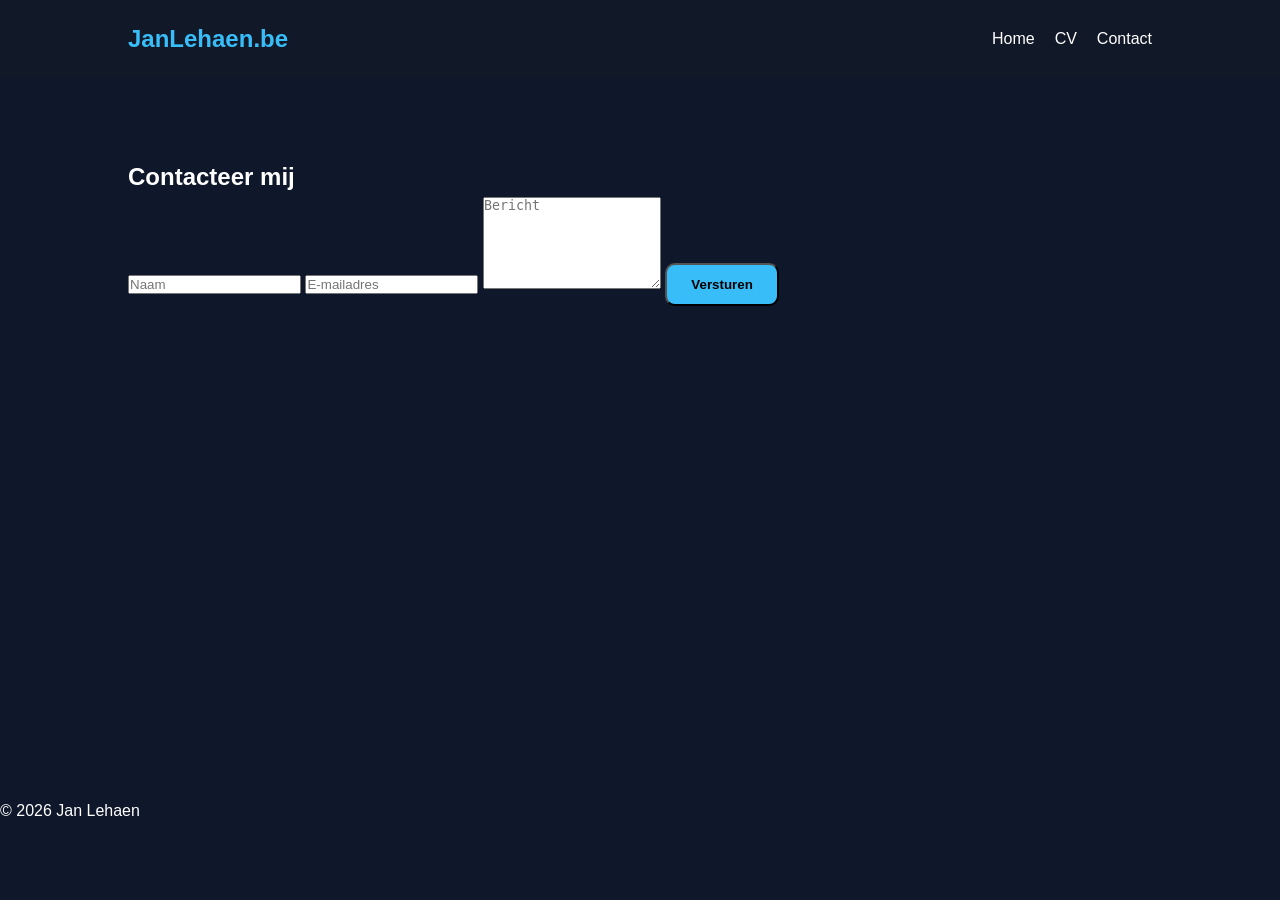
==== contact.html @ 5459567c "basis gelegd" ====
<!DOCTYPE html>
<html lang="nl">
<head>
    <meta charset="UTF-8">
    <meta name="viewport" content="width=device-width, initial-scale=1.0">
    <title>Contact | Jan Lehaen</title>
    <link rel="stylesheet" href="style.css">
</head>
<body>

    <header>
        <nav>
            <h1 class="logo">JanLehaen.be</h1>

            <ul class="nav-links">
                <li><a href="index.html">Home</a></li>
                <li><a href="cv.html">CV</a></li>
                <li><a href="contact.html">Contact</a></li>
            </ul>
        </nav>
    </header>

    <main class="page-container">
        <h2>Contacteer mij</h2>

        <form id="contactForm">
            <input type="text" placeholder="Naam" required>

            <input type="email" placeholder="E-mailadres" required>

            <textarea placeholder="Bericht" rows="6" required></textarea>

            <button type="submit" class="btn">Versturen</button>
        </form>

        <p id="successMessage"></p>
    </main>

    <footer>
        <p>© 2026 Jan Lehaen</p>
    </footer>

    <script src="script.js"></script>
</body>
</html>
---- style.css ----
* {
    margin: 0;
    padding: 0;
    box-sizing: border-box;
}

body {
    font-family: Arial, sans-serif;
    background: #0f172a;
    color: white;
    line-height: 1.6;
}

header {
    background: #111827;
    padding: 20px 10%;
    position: sticky;
    top: 0;
}

nav {
    display: flex;
    justify-content: space-between;
    align-items: center;
}

.logo {
    color: #38bdf8;
}

.nav-links {
    display: flex;
    gap: 20px;
    list-style: none;
}

.nav-links a {
    color: white;
    text-decoration: none;
    transition: 0.3s;
}

.nav-links a:hover {
    color: #38bdf8;
}

.hero {
    display: flex;
    align-items: center;
    justify-content: center;
    gap: 50px;
    min-height: 80vh;
    padding: 50px 10%;
}

.profile-img {
    width: 250px;
    border-radius: 50%;
    border: 5px solid #38bdf8;
}

.hero-text {
    max-width: 500px;
}

.hero-text h2 {
    font-size: 3rem;
    margin-bottom: 20px;
}

.btn {
    display: inline-block;
    margin-top: 20px;
    background: #38bdf8;
    color: black;
    padding: 12px 24px;
    border-radius: 10px;
    text-decoration: none;
    font-weight: bold;
    transition: 0.3s;
}

.btn:hover {
    transform: translateY(-3px);
}

.skills {
    padding: 80px 10%;
}

.skills h2 {
    margin-bottom: 40px;
    text-align: center;
}

.skill-cards {
    display: grid;
    grid-template-columns: repeat(auto-fit, minmax(250px, 1fr));
    gap: 20px;
}

.card {
    background: #1e293b;
    padding: 30px;
    border-radius: 15px;
    transition: 0.3s;
}

.card:hover {
    transform: translateY(-5px);
}

.page-container {
    padding: 80px 10%;
    min-height: 80vh;
}
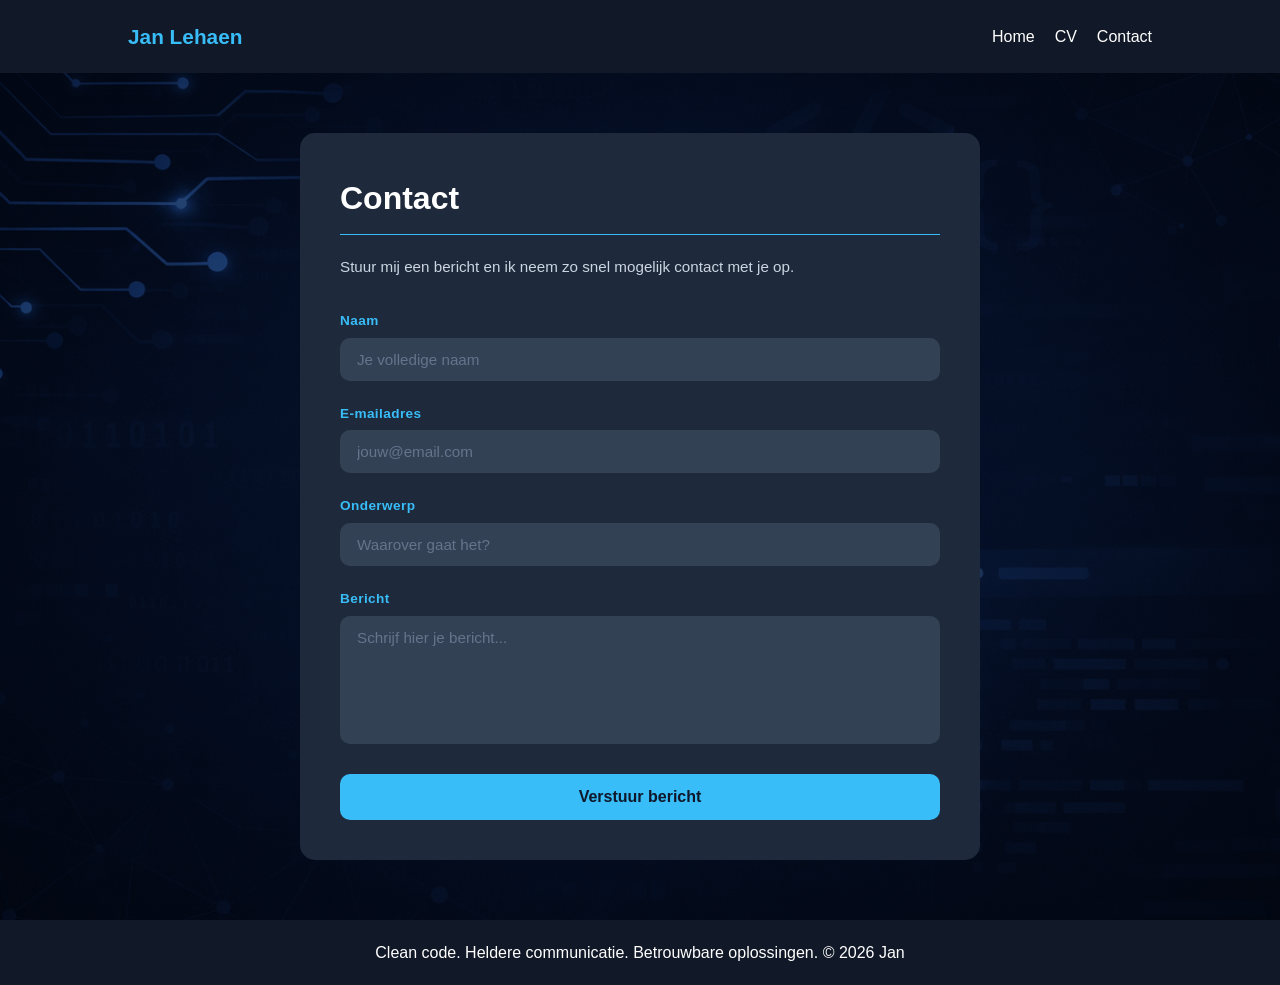
==== commit f5d48bb8: "Bijna klaar enkel nog resposive op telefoon" ====
--- a/contact.html
+++ b/contact.html
@@ -3,15 +3,15 @@
 <head>
     <meta charset="UTF-8">
     <meta name="viewport" content="width=device-width, initial-scale=1.0">
-    <title>Contact | Jan Lehaen</title>
+    <title>Contact</title>
     <link rel="stylesheet" href="style.css">
+    <script src="script.js" defer></script>
 </head>
 <body>
 
     <header>
         <nav>
-            <h1 class="logo">JanLehaen.be</h1>
-
+            <span class="logo">Jan Lehaen</span>
             <ul class="nav-links">
                 <li><a href="index.html">Home</a></li>
                 <li><a href="cv.html">CV</a></li>
@@ -20,26 +20,60 @@
         </nav>
     </header>
 
-    <main class="page-container">
-        <h2>Contacteer mij</h2>
+    <main>
+        <section class="contact-section">
 
-        <form id="contactForm">
-            <input type="text" placeholder="Naam" required>
+            <div class="contact-card">
+                <h1>Contact</h1>
+                <hr>
+                <p class="contact-intro">Stuur mij een bericht en ik neem zo snel mogelijk contact met je op.</p>
 
-            <input type="email" placeholder="E-mailadres" required>
+                <form id="contactForm" action="https://formspree.io/f/xojbjowp" method="POST" novalidate>
 
-            <textarea placeholder="Bericht" rows="6" required></textarea>
+                    <div class="form-group">
+                        <label for="name">Naam</label>
+                        <input type="text" id="name" name="name" placeholder="Je volledige naam" required>
+                        <span class="error-msg" id="nameError">Vul je naam in.</span>
+                    </div>
 
-            <button type="submit" class="btn">Versturen</button>
-        </form>
+                    <div class="form-group">
+                        <label for="email">E-mailadres</label>
+                        <input type="email" id="email" name="email" placeholder="jouw@email.com" required>
+                        <span class="error-msg" id="emailError">Vul een geldig e-mailadres in.</span>
+                    </div>
 
-        <p id="successMessage"></p>
+                    <div class="form-group">
+                        <label for="subject">Onderwerp</label>
+                        <input type="text" id="subject" name="subject" placeholder="Waarover gaat het?" required>
+                        <span class="error-msg" id="subjectError">Vul een onderwerp in.</span>
+                    </div>
+
+                    <div class="form-group">
+                        <label for="message">Bericht</label>
+                        <textarea id="message" name="message" rows="6" placeholder="Schrijf hier je bericht..." required></textarea>
+                        <span class="error-msg" id="messageError">Vul een bericht in.</span>
+                    </div>
+
+                    <button type="submit" class="btn-submit">Verstuur bericht</button>
+
+                </form>
+
+                <div id="successMessage" class="success-msg hidden">
+                    ✓ Je bericht is verstuurd! Ik neem zo snel mogelijk contact op.
+                </div>
+
+            </div>
+
+        </section>
     </main>
 
     <footer>
-        <p>© 2026 Jan Lehaen</p>
+        <p>Clean code. Heldere communicatie. Betrouwbare oplossingen. © <span id="year"></span> Jan</p>
+
     </footer>
 
-    <script src="script.js"></script>
+    
+
 </body>
-</html>+</html>
+ 
--- a/style.css
+++ b/style.css
@@ -1,21 +1,79 @@
+/* -------------------- RESET -------------------- */
+
 * {
     margin: 0;
     padding: 0;
     box-sizing: border-box;
 }
 
+/* -------------------- ROOT VARIABLES -------------------- */
+
+:root {
+    --bg-dark: #0f172a;
+    --bg-darker: #111827;
+    --bg-card: #1e293b;
+
+    --accent: #38bdf8;
+    --text-light: #ffffff;
+
+    --skill-bg: #334155;
+}
+
+/* -------------------- GLOBAL -------------------- */
+.no-scroll {
+    overflow: hidden;
+    height: 100vh;
+}
+*{
+    list-style: none;
+}
+
 body {
+    
+    background-image: url("assets/BG1e293b.png");
+    background-position: center;
+    background-repeat: no-repeat;
+    background-size: cover;
+
+    background-color: var(--bg-card);
+    background-blend-mode: overlay;
+
+    border-radius: 25px;
+    
     font-family: Arial, sans-serif;
-    background: #0f172a;
-    color: white;
+    color: var(--text-light);
     line-height: 1.6;
-}
+    display: flex;
+    flex-direction: column;
+    min-height: 100vh;
+}
+main {
+    flex: 1;
+    
+}
+
+/* Universele section spacing (minder ruimte) */
+section {
+    padding: 40px 10%;
+}
+
+footer {
+    background: var(--bg-darker);
+    color: var(--text-light);
+    text-align: center;
+    padding: 20px 0;
+    margin-top: auto;
+}
+
+
+/* -------------------- HEADER -------------------- */
 
 header {
-    background: #111827;
+    background: var(--bg-darker);
     padding: 20px 10%;
     position: sticky;
     top: 0;
+    z-index: 100;
 }
 
 nav {
@@ -25,7 +83,9 @@
 }
 
 .logo {
-    color: #38bdf8;
+    color: var(--accent);
+    font-weight: bold;
+    font-size: 1.3rem;
 }
 
 .nav-links {
@@ -35,28 +95,29 @@
 }
 
 .nav-links a {
-    color: white;
+    color: var(--text-light);
     text-decoration: none;
-    transition: 0.3s;
+    transition: color 0.3s;
 }
 
 .nav-links a:hover {
-    color: #38bdf8;
-}
+    color: var(--accent);
+}
+
+/* -------------------- HERO SECTION -------------------- */
 
 .hero {
     display: flex;
     align-items: center;
     justify-content: center;
     gap: 50px;
-    min-height: 80vh;
-    padding: 50px 10%;
+    min-height: 50vh; 
 }
 
 .profile-img {
-    width: 250px;
+    width: 350px;
     border-radius: 50%;
-    border: 5px solid #38bdf8;
+    border: 5px solid var(--accent);
 }
 
 .hero-text {
@@ -71,46 +132,619 @@
 .btn {
     display: inline-block;
     margin-top: 20px;
-    background: #38bdf8;
+    margin-right: 20px;
+    background: var(--accent);
     color: black;
     padding: 12px 24px;
     border-radius: 10px;
     text-decoration: none;
     font-weight: bold;
-    transition: 0.3s;
-}
-
+    transition: transform 0.3s;
+}
+
+.btnLogo {
+    display: inline-block;
+    margin-top: 20px;
+    margin-right: 20px;
+    background: var(--accent);
+    color: black;
+    padding: 5px 5px; 
+    border-radius: 10px;
+    text-decoration: none;
+    font-weight: bold;
+    transition: transform 0.3s;
+    
+    line-height: 0; /* voorkomt extra ruimte rond het logo */
+}
+
+.btnLogo:hover {
+    transform: translateY(-3px);
+}
+
+.btnLogo img,
+.btnLogo svg {
+    height: 40px; /* zelfde visuele hoogte als de tekst in .btn */
+    width: auto;
+}
+
+.btn, .btnLogo {
+    vertical-align: middle;
+}
+s
 .btn:hover {
     transform: translateY(-3px);
 }
 
-.skills {
-    padding: 80px 10%;
-}
+/* -------------------- SKILLS SECTION -------------------- */
 
 .skills h2 {
     margin-bottom: 40px;
     text-align: center;
 }
 
+.skill-level {
+    width: 100%;
+    height: 10px;
+    background: var(--skill-bg);
+    border-radius: 20px;
+    margin-top: 15px;
+    overflow: hidden;
+}
+
+.skill-fill {
+    height: 100%;
+    background: var(--accent);
+    animation: loadSkill 2s ease;
+}
+
+/* Skill percentages */
+.html { width: 90%; }
+.css { width: 85%; }
+.js { width: 80%; }
+.csharp { width: 75%; }
+.sql { width: 70%; }
+.vue { width: 65%; }
+
+@keyframes loadSkill {
+    from { width: 0; }
+}
+
+/* -------------------- SKILL CARDS -------------------- */
+
 .skill-cards {
-    display: grid;
-    grid-template-columns: repeat(auto-fit, minmax(250px, 1fr));
+    display: flex;
+    flex-wrap: wrap;
     gap: 20px;
 }
 
+.skill-cards > * {
+    flex: 1 1 250px;
+}
+
 .card {
-    background: #1e293b;
+    background: var(--bg-card);
     padding: 30px;
     border-radius: 15px;
-    transition: 0.3s;
+    transition: transform 0.3s;
 }
 
 .card:hover {
     transform: translateY(-5px);
 }
 
-.page-container {
-    padding: 80px 10%;
+
+
+
+/* -------------------- CV.HTML -------------------- */
+#intro {
+    display: flex;
+    align-items: center;
+    justify-content: center;
+    gap: 40px;
+    min-height: 25vh;
+}
+
+#introtextbig {
+    max-width: 600px;
+}
+
+#introtextbig h1,
+#introtextsmall h1 {
+    font-size: 2.5rem;
+    margin-bottom: 15px;
+}
+
+#introtextbig p,
+#introtextsmall p {
+    margin-bottom: 10px;
+    color: #cbd5e1;
+}
+/* -------------------- LANGUAGE LIST -------------------- */
+
+#languagelist {
+    background: var(--bg-card);
+    border-radius: 15px;
+    padding: 25px;
+}
+
+#languagelist h2 {
+    margin-bottom: 10px;
+}
+
+#languagelist hr {
+    border: none;
+    border-top: 1px solid var(--accent);
+    margin-bottom: 15px;
+}
+
+#languagelist .language-table {
+    display: flex;
+    gap: 0;
+    border: 1px solid var(--skill-bg);
+    border-radius: 10px;
+    overflow: hidden;
+    width: 100%;
+}
+
+#languagelist .language {
+    flex: 1;
+    list-style: none;
+    margin: 0;
+    padding: 0;
+    border-right: 1px solid var(--skill-bg);
+}
+
+#languagelist .language:last-child {
+    border-right: none;
+}
+
+#languagelist .languagelistIndex {
+    background: var(--skill-bg);
+    color: var(--accent);
+    font-size: 0.8rem;
+    font-weight: bold;
+    padding: 8px 12px;
+    border-bottom: 1px solid var(--skill-bg);
+    white-space: nowrap;
+}
+
+#languagelist .languagelist-item {
+    padding: 7px 12px;
+    color: #cbd5e1;
+    font-size: 0.9rem;
+    border-bottom: 1px solid var(--skill-bg);
+}
+
+#languagelist .languagelist-item:last-child {
+    border-bottom: none;
+}
+
+#languagelist .languagelist-item.is-language {
+    font-weight: bold;
+    color: var(--text-light);
+}
+
+/* -------------------- MIDDLE CONTAINER -------------------- */
+
+#middleContainer {
+    display: flex;
+    gap: 40px;
+    padding: 40px 10%;
+    align-items: flex-start;
+}
+
+.aboutMeBox {
+    flex: 1 1 300px;
+    display: flex;
+    flex-direction: column;
+    gap: 30px;
+    padding: 0;
+}
+
+.experiencesBox {
+    flex: 2 1 400px;
+    display: flex;
+    flex-direction: column;
+    gap: 30px;
+    padding: 0;
+}
+
+/* -------------------- ABOUT ME -------------------- */
+
+#about-me,
+#soft-skills,
+#hobbys,
+#interests {
+    background: var(--bg-card);
+    border-radius: 15px;
+    padding: 25px;
+}
+
+#about-me h2,
+#soft-skills h2,
+#hobbys h2,
+#interests h2 {
+    margin-bottom: 10px;
+}
+
+#about-me hr,
+#soft-skills hr,
+#hobbys hr,
+#interests hr {
+    border: none;
+    border-top: 1px solid var(--accent);
+    margin-bottom: 15px;
+}
+
+#about-me ul {
+    padding-left: 5px;
+}
+
+#about-me h4 {
+    color: var(--accent);
+    margin-top: 5px;
+}
+
+/* -------------------- LANGUAGE LIST -------------------- */
+
+#languagelist {
+    background: var(--bg-card);
+    border-radius: 15px;
+    padding: 25px;
+}
+
+.language {
+    flex: 1;
+}
+
+.languagelist-item {
+    color: #cbd5e1;
+}
+
+.is-language {
+    font-weight: bold;
+    color: var(--text-light) !important; /*Forceert de kleur!*/
+}
+
+/* -------------------- PROGRESS BARS -------------------- */
+
+#soft-skills ul {
+    padding-left: 5px;
+}
+
+#soft-skills li {
+    margin-top: 12px;
+    color: #cbd5e1;
+}
+
+.progress-bar {
+    width: 100%;
+    height: 8px;
+    background: var(--skill-bg);
+    border-radius: 20px;
+    margin-top: 5px;
+    overflow: hidden;
+}
+
+.progress-indicator {
+    height: 100%;
+    background: var(--accent);
+    border-radius: 20px;
+    animation: loadSkill 2s ease;
+}
+
+.is-90 { width: 90%; }
+.is-75 { width: 75%; }
+.is-60 { width: 60%; }
+
+/* -------------------- HOBBIES -------------------- */
+
+#hobbys ul {
+    padding-left: 5px;
+    display: flex;
+    flex-direction: column;
+    list-style: none;
+    gap: 8px;
+}
+
+#hobbys li {
+    color: #cbd5e1;
+    padding: 6px 10px;
+    background: var(--skill-bg);
+    border-radius: 8px;
+}
+
+/* -------------------- TIMELINE -------------------- */
+
+.experiencesBox h2 {
+    margin-bottom: 10px;
+}
+
+.experiencesBox hr {
+    border: none;
+    border-top: 1px solid var(--accent);
+    margin-bottom: 20px;
+}
+
+.timeline {
+    display: flex;
+    flex-direction: column;
+    gap: 16px;
+    margin-bottom: 30px;
+}
+
+.timeline .item {
+    display: flex;
+    gap: 20px;
+    align-items: flex-start;
+    background: var(--bg-card);
+    border-radius: 12px;
+    padding: 16px 20px;
+    border-left: 3px solid var(--accent);
+}
+
+.timeline .year {
+    color: var(--accent);
+    font-weight: bold;
+    min-width: 90px;
+    font-size: 0.9rem;
+    padding-top: 3px;
+}
+
+.timeline .content h3 {
+    margin-bottom: 4px;
+}
+
+.timeline .content p {
+    color: #cbd5e1;
+    font-size: 0.9rem;
+}
+
+/* -------------------- WORK EXPERIENCE -------------------- */
+
+#workskills {
+    display: flex;
+    flex-direction: column;
+    gap: 4px;
+    padding-left: 5px;
+}
+
+.employer {
+    color: var(--accent);
+    text-decoration: none;
+    font-weight: bold;
+    font-size: 1rem;
+    display: inline-flex;
+    align-items: center;
+    gap: 6px;
+    margin-top: 10px;
+    transition: color 0.3s;
+}
+
+.employer:hover {
+    color: var(--text-light);
+}
+
+.arrow {
+    width: 16px;
+    height: 16px;
+}
+
+.function {
+    color: var(--text-light);
+    font-style: italic;
+    font-size: 0.9rem;
+}
+
+.tasks {
+    color: #cbd5e1;
+    font-size: 0.875rem;
+    margin-bottom: 4px;
+}
+
+.workListLine {
+    border: none;
+    border-top: 1px solid var(--skill-bg);
+    margin: 10px 0;
+}
+
+
+
+
+
+/* -------------------- CONTACT SECTION -------------------- */
+
+.contact-section {
+    display: flex;
+    justify-content: center;
+    align-items: flex-start;
     min-height: 80vh;
-}
+    padding: 60px 10%;
+}
+
+.contact-card {
+    background: var(--bg-card);
+    border-radius: 15px;
+    padding: 40px;
+    width: 100%;
+    max-width: 680px;
+}
+
+.contact-card h1 {
+    font-size: 2rem;
+    margin-bottom: 10px;
+}
+
+.contact-card hr {
+    border: none;
+    border-top: 1px solid var(--accent);
+    margin-bottom: 20px;
+}
+
+.contact-intro {
+    color: #cbd5e1;
+    margin-bottom: 30px;
+    font-size: 0.95rem;
+}
+
+/* -------------------- FORM GROUPS -------------------- */
+
+.form-group {
+    display: flex;
+    flex-direction: column;
+    gap: 6px;
+    margin-bottom: 22px;
+}
+
+.form-group label {
+    font-size: 0.85rem;
+    font-weight: bold;
+    color: var(--accent);
+    letter-spacing: 0.03em;
+}
+
+.form-group input,
+.form-group textarea {
+    background: var(--skill-bg);
+    border: 1px solid transparent;
+    border-radius: 10px;
+    padding: 12px 16px;
+    color: var(--text-light);
+    font-family: Arial, sans-serif;
+    font-size: 0.95rem;
+    outline: none;
+    transition: border-color 0.3s, background 0.3s;
+    resize: none;
+}
+
+.form-group input::placeholder,
+.form-group textarea::placeholder {
+    color: #64748b;
+}
+
+.form-group input:focus,
+.form-group textarea:focus {
+    border-color: var(--accent);
+    background: #253348;
+}
+
+.form-group input.invalid,
+.form-group textarea.invalid {
+    border-color: #f87171;
+}
+
+/* -------------------- ERROR MESSAGES -------------------- */
+
+.error-msg {
+    color: #f87171;
+    font-size: 0.8rem;
+    display: none;
+}
+
+.error-msg.visible {
+    display: block;
+}
+
+/* -------------------- SUBMIT BUTTON -------------------- */
+
+.btn-submit {
+    width: 100%;
+    padding: 14px;
+    background: var(--accent);
+    color: #0f172a;
+    font-family: Arial, sans-serif;
+    font-size: 1rem;
+    font-weight: bold;
+    border: none;
+    border-radius: 10px;
+    cursor: pointer;
+    transition: transform 0.3s, opacity 0.3s;
+    margin-top: 8px;
+}
+
+.btn-submit:hover {
+    transform: translateY(-3px);
+}
+
+.btn-submit:disabled {
+    opacity: 0.6;
+    cursor: not-allowed;
+    transform: none;
+}
+
+/* -------------------- SUCCESS MESSAGE -------------------- */
+
+.success-msg {
+    margin-top: 24px;
+    background: #134e2a;
+    color: #4ade80;
+    border-radius: 10px;
+    padding: 16px 20px;
+    font-size: 0.95rem;
+    text-align: center;
+    border: 1px solid #166534;
+}
+
+.hidden {
+    display: none;
+}
+
+/* -------------------- MEDIAQUERY CONTACT -------------------- */
+
+@media screen and (max-width: 576px) {
+    .contact-section {
+        padding: 30px 5%;
+    }
+
+    .contact-card {
+        padding: 25px 20px;
+    }
+
+    .contact-card h1 {
+        font-size: 1.6rem;
+    }
+}
+
+
+
+/* -------------------- MEDIAQUERY -------------------- */
+
+/* Desktop */
+@media screen and (min-width: 1194px) {
+    #introtextsmall, #LinkinMobile {
+        display: none;
+    }
+}
+
+/* Tablet (incl. iPad Pro landscape) */
+@media screen and (min-width: 576px) and (max-width: 1194px) {
+    #introtextsmall, #LinkinText {
+        display: none;
+    }
+}
+
+/* Smartphone */
+@media screen and (max-width: 576px) {
+    #intro {
+        display: flex;
+        flex-direction: column;
+        font-size: medium;
+        font-style: italic;
+        text-align: center;
+    }
+    #LinkinText {
+        display: none;
+    }
+    .no-scroll {
+    overflow: scroll ;
+    height: 100vh;
+}
+}
+
+/* Landscape op kleine schermen */
+@media screen and (max-height: 500px) and (orientation: landscape) {
+    #intro {
+        min-height: auto;
+    }
+}
+
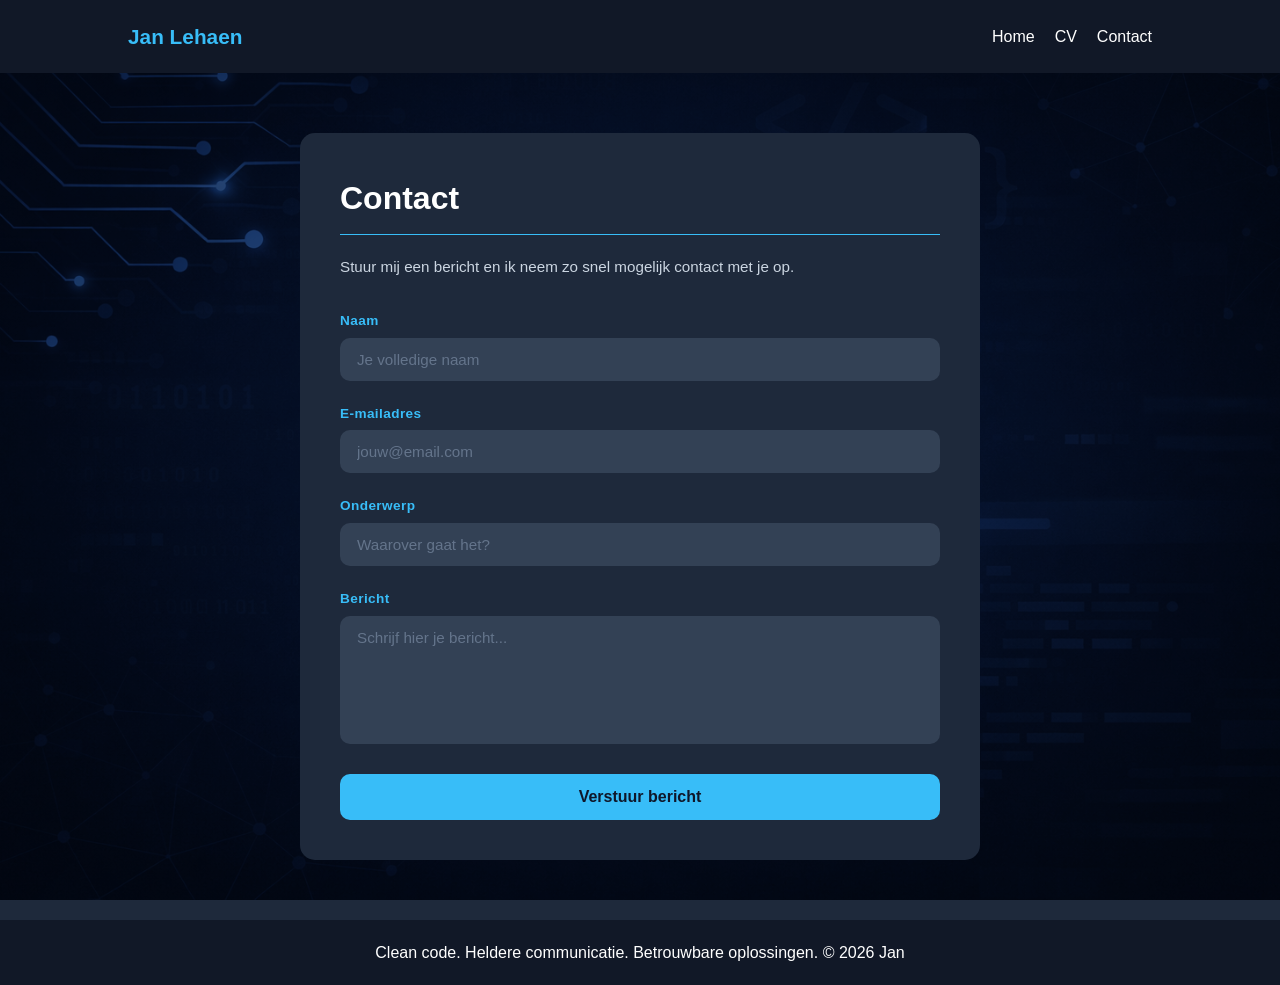
==== commit aab4a786: "Website is klaar voor live te gaan" ====
--- a/contact.html
+++ b/contact.html
@@ -11,13 +11,20 @@
 
     <header>
         <nav>
-            <span class="logo">Jan Lehaen</span>
-            <ul class="nav-links">
-                <li><a href="index.html">Home</a></li>
-                <li><a href="cv.html">CV</a></li>
-                <li><a href="contact.html">Contact</a></li>
-            </ul>
-        </nav>
+    <h1 class="logo">Jan Lehaen</h1>
+
+    <button class="hamburger" id="hamburger" aria-label="Menu openen">
+        <span></span>
+        <span></span>
+        <span></span>
+    </button>
+
+    <ul class="nav-links" id="navLinks">
+        <li><a href="index.html">Home</a></li>
+        <li><a href="cv.html">CV</a></li>
+        <li><a href="contact.html">Contact</a></li>
+    </ul>
+</nav>
     </header>
 
     <main>
--- a/style.css
+++ b/style.css
@@ -4,6 +4,7 @@
     margin: 0;
     padding: 0;
     box-sizing: border-box;
+    list-style: none;
 }
 
 /* -------------------- ROOT VARIABLES -------------------- */
@@ -12,10 +13,8 @@
     --bg-dark: #0f172a;
     --bg-darker: #111827;
     --bg-card: #1e293b;
-
     --accent: #38bdf8;
     --text-light: #ffffff;
-
     --skill-bg: #334155;
 }
 
@@ -24,35 +23,30 @@
     overflow: hidden;
     height: 100vh;
 }
-*{
-    list-style: none;
-}
+
+
 
 body {
-    
     background-image: url("assets/BG1e293b.png");
     background-position: center;
     background-repeat: no-repeat;
     background-size: cover;
-
     background-color: var(--bg-card);
     background-blend-mode: overlay;
-
     border-radius: 25px;
-    
     font-family: Arial, sans-serif;
     color: var(--text-light);
     line-height: 1.6;
     display: flex;
     flex-direction: column;
     min-height: 100vh;
-}
+    background-attachment: fixed;
+}
+
 main {
     flex: 1;
-    
-}
-
-/* Universele section spacing (minder ruimte) */
+}
+
 section {
     padding: 40px 10%;
 }
@@ -65,7 +59,6 @@
     margin-top: auto;
 }
 
-
 /* -------------------- HEADER -------------------- */
 
 header {
@@ -103,6 +96,9 @@
 .nav-links a:hover {
     color: var(--accent);
 }
+.hamburger {
+    display: none;
+}
 
 /* -------------------- HERO SECTION -------------------- */
 
@@ -111,7 +107,7 @@
     align-items: center;
     justify-content: center;
     gap: 50px;
-    min-height: 50vh; 
+    min-height: 50vh;
 }
 
 .profile-img {
@@ -148,13 +144,12 @@
     margin-right: 20px;
     background: var(--accent);
     color: black;
-    padding: 5px 5px; 
+    padding: 5px 5px;
     border-radius: 10px;
     text-decoration: none;
     font-weight: bold;
     transition: transform 0.3s;
-    
-    line-height: 0; /* voorkomt extra ruimte rond het logo */
+    line-height: 0;
 }
 
 .btnLogo:hover {
@@ -163,14 +158,14 @@
 
 .btnLogo img,
 .btnLogo svg {
-    height: 40px; /* zelfde visuele hoogte als de tekst in .btn */
+    height: 40px;
     width: auto;
 }
 
 .btn, .btnLogo {
     vertical-align: middle;
 }
-s
+
 .btn:hover {
     transform: translateY(-3px);
 }
@@ -197,7 +192,6 @@
     animation: loadSkill 2s ease;
 }
 
-/* Skill percentages */
 .html { width: 90%; }
 .css { width: 85%; }
 .js { width: 80%; }
@@ -232,10 +226,8 @@
     transform: translateY(-5px);
 }
 
-
-
-
 /* -------------------- CV.HTML -------------------- */
+
 #intro {
     display: flex;
     align-items: center;
@@ -259,6 +251,7 @@
     margin-bottom: 10px;
     color: #cbd5e1;
 }
+
 /* -------------------- LANGUAGE LIST -------------------- */
 
 #languagelist {
@@ -322,6 +315,19 @@
 #languagelist .languagelist-item.is-language {
     font-weight: bold;
     color: var(--text-light);
+}
+
+.language {
+    flex: 1;
+}
+
+.languagelist-item {
+    color: #cbd5e1;
+}
+
+.is-language {
+    font-weight: bold;
+    color: var(--text-light) !important;
 }
 
 /* -------------------- MIDDLE CONTAINER -------------------- */
@@ -385,27 +391,6 @@
     margin-top: 5px;
 }
 
-/* -------------------- LANGUAGE LIST -------------------- */
-
-#languagelist {
-    background: var(--bg-card);
-    border-radius: 15px;
-    padding: 25px;
-}
-
-.language {
-    flex: 1;
-}
-
-.languagelist-item {
-    color: #cbd5e1;
-}
-
-.is-language {
-    font-weight: bold;
-    color: var(--text-light) !important; /*Forceert de kleur!*/
-}
-
 /* -------------------- PROGRESS BARS -------------------- */
 
 #soft-skills ul {
@@ -547,10 +532,6 @@
     border-top: 1px solid var(--skill-bg);
     margin: 10px 0;
 }
-
-
-
-
 
 /* -------------------- CONTACT SECTION -------------------- */
 
@@ -689,62 +670,193 @@
     display: none;
 }
 
-/* -------------------- MEDIAQUERY CONTACT -------------------- */
-
-@media screen and (max-width: 576px) {
-    .contact-section {
-        padding: 30px 5%;
-    }
-
-    .contact-card {
-        padding: 25px 20px;
-    }
-
-    .contact-card h1 {
-        font-size: 1.6rem;
-    }
-}
-
-
-
-/* -------------------- MEDIAQUERY -------------------- */
-
-/* Desktop */
+/* -------------------- DESKTOP -------------------- */
+
 @media screen and (min-width: 1194px) {
     #introtextsmall, #LinkinMobile {
         display: none;
     }
 }
 
-/* Tablet (incl. iPad Pro landscape) */
+/* -------------------- TABLET -------------------- */
+
 @media screen and (min-width: 576px) and (max-width: 1194px) {
     #introtextsmall, #LinkinText {
         display: none;
     }
 }
 
-/* Smartphone */
+/* -------------------- SMARTPHONE -------------------- */
+
 @media screen and (max-width: 576px) {
+
+    /* --- Algemeen --- */
+    section {
+        padding: 20px 5%;
+    }
+  
+    .no-scroll {
+        overflow: scroll;
+        height: 100vh;
+    }
+     .hamburger {
+        display: flex;
+    }
+
+    /* --- index.html: hero --- */
+    .hero {
+        flex-direction: column;
+        text-align: center;
+        gap: 20px;
+        padding: 30px 5%;
+        min-height: auto;
+    }
+
+    .profile-img {
+        width: 180px;
+    }
+
+    .hero-text h2 {
+        font-size: 2rem;
+    }
+
+    .btn, .btnLogo {
+        margin-top: 10px;
+        margin-right: 10px;
+    }
+
+    /* --- index.html: skill cards --- */
+    .skill-cards {
+        flex-direction: column;
+    }
+
+    .skill-cards > * {
+        flex: 1 1 100%;
+    }
+
+    /* --- cv.html: intro --- */
     #intro {
-        display: flex;
         flex-direction: column;
+        text-align: center;
         font-size: medium;
         font-style: italic;
-        text-align: center;
-    }
+        padding: 20px 5%;
+        gap: 15px;
+        min-height: auto;
+    }
+
+    #introtextbig {
+        display: none;
+    }
+
+    #introtextsmall {
+        display: block;
+    }
+
+    /* --- cv.html: middleContainer --- */
+    #middleContainer {
+        flex-direction: column;
+        padding: 20px 5%;
+        gap: 20px;
+    }
+
+    .aboutMeBox,
+    .experiencesBox {
+        flex: 1 1 100%;
+        width: 100%;
+    }
+
+    /* --- cv.html: navigatie --- */
     #LinkinText {
         display: none;
     }
-    .no-scroll {
-    overflow: scroll ;
-    height: 100vh;
-}
-}
-
-/* Landscape op kleine schermen */
+
+    /* --- cv.html: timeline jaar kolom smaller --- */
+    .timeline .year {
+        min-width: 60px;
+        font-size: 0.8rem;
+    }
+
+    /* --- contact.html --- */
+    .contact-section {
+        min-height: auto;
+        padding: 30px 5%;
+        align-items: stretch;
+    }
+
+    .contact-card {
+        padding: 25px 20px;
+    }
+
+    .contact-card h1 {
+        font-size: 1.6rem;
+    }
+    /* --- hamburger menu --- */
+.hamburger {
+    display: none;
+    flex-direction: column;
+    gap: 5px;
+    background: none;
+    border: none;
+    cursor: pointer;
+    padding: 5px;
+}
+
+.hamburger span {
+    display: block;
+    width: 25px;
+    height: 3px;
+    background: var(--text-light);
+    border-radius: 3px;
+    transition: all 0.3s ease;
+}
+
+/* Hamburger animatie naar kruis */
+.hamburger.is-open span:nth-child(1) {
+    transform: translateY(8px) rotate(45deg);
+}
+.hamburger.is-open span:nth-child(2) {
+    opacity: 0;
+}
+.hamburger.is-open span:nth-child(3) {
+    transform: translateY(-8px) rotate(-45deg);
+}
+
+@media screen and (max-width: 576px) {
+    .hamburger {
+        display: flex;
+    }
+
+    .nav-links {
+        display: none;
+        flex-direction: column;
+        position: absolute;
+        top: 70px;
+        left: 0;
+        right: 0;
+        background: var(--bg-darker);
+        padding: 20px;
+        gap: 15px;
+        z-index: 99;
+    }
+
+    .nav-links.is-open {
+        display: flex;
+    }
+
+    .nav-links a {
+        font-size: 1.1rem;
+        padding: 10px 0;
+        border-bottom: 1px solid var(--skill-bg);
+        display: block;
+    }
+}
+}
+
+/* -------------------- LANDSCAPE KLEINE SCHERMEN -------------------- */
+
 @media screen and (max-height: 500px) and (orientation: landscape) {
     #intro {
         min-height: auto;
     }
-}
-
+}
